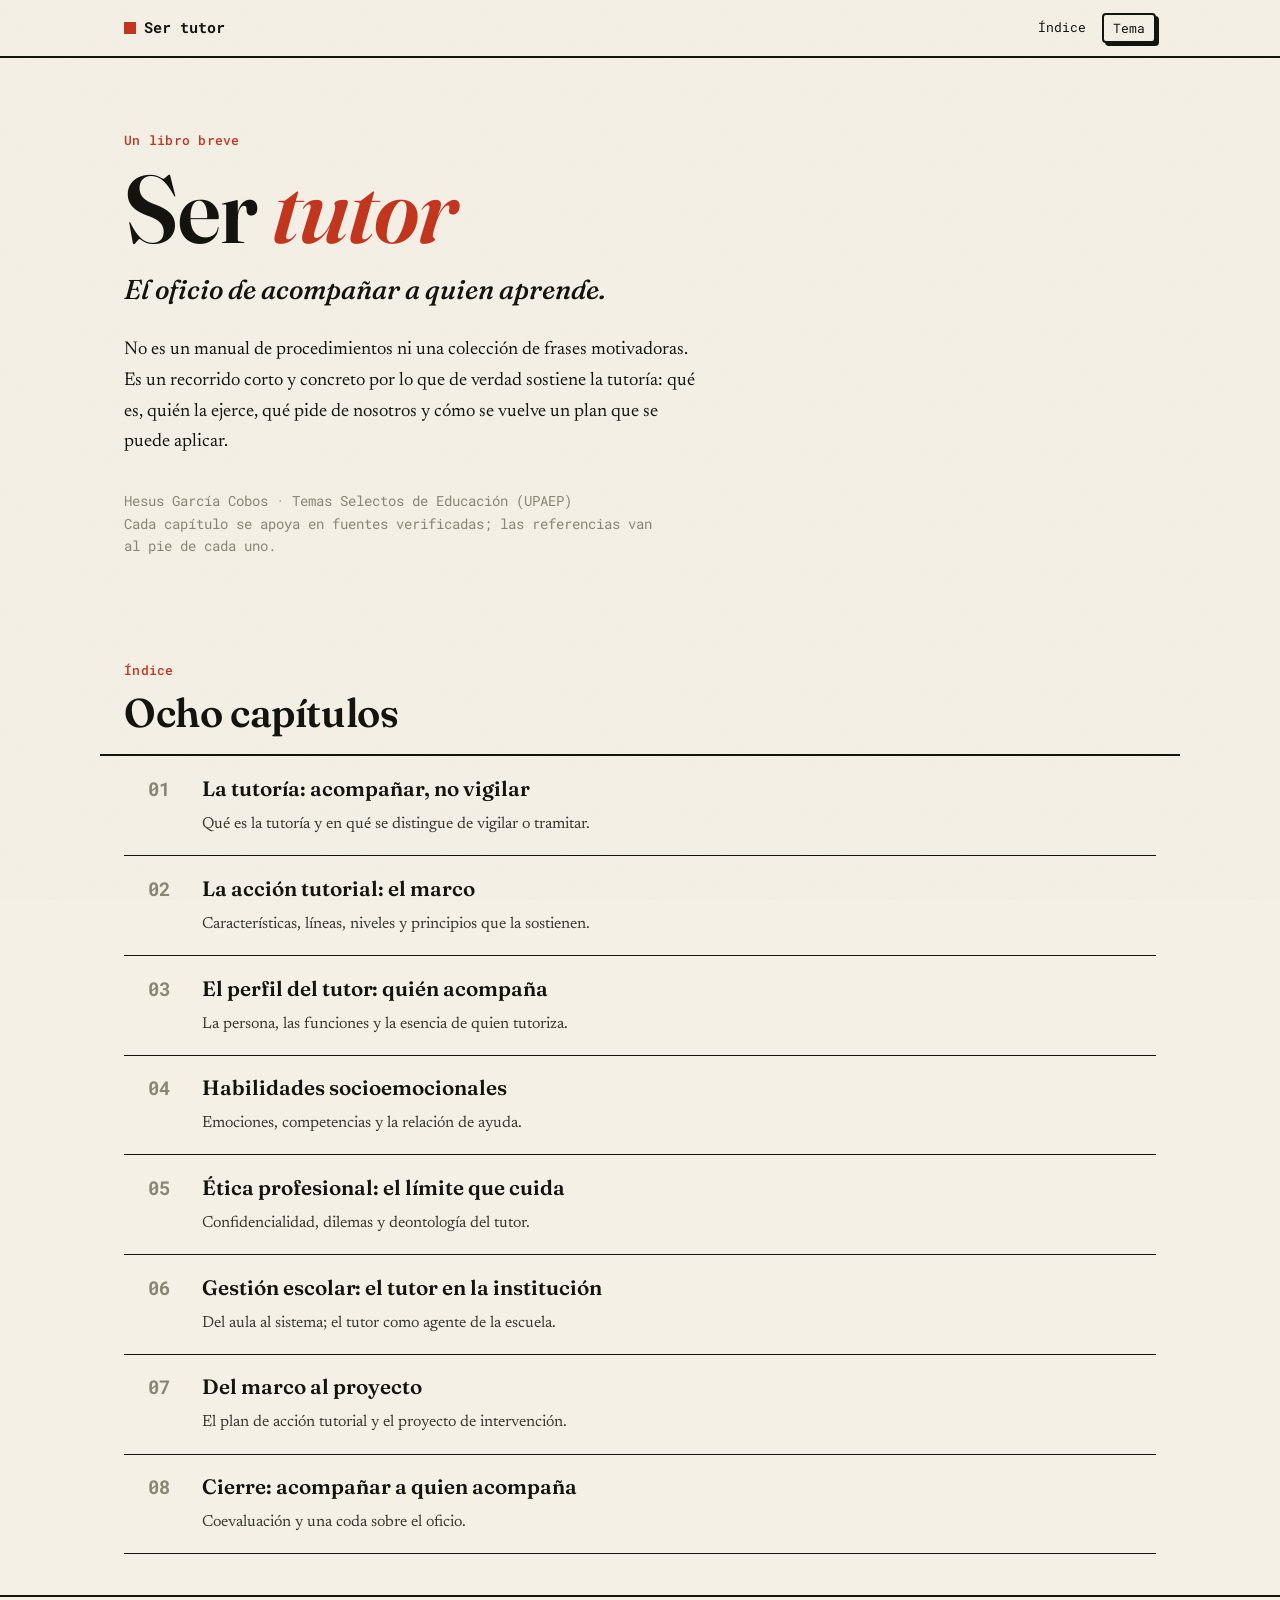
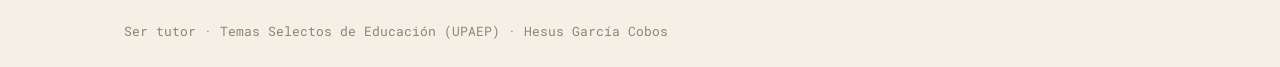
==== docs/index.html @ 6b75775e "Ser tutor: libro web de 8 capítulos sobre el oficio de acompañar (tutoría, acción tutorial, perfil, " ====
<!doctype html>
<html lang="es" data-theme="light">
<head>
<meta charset="utf-8">
<meta name="viewport" content="width=device-width, initial-scale=1">
<title>Ser tutor · un libro breve sobre el oficio de acompañar</title>
<meta name="description" content="Ser tutor: un libro breve y concreto sobre el oficio de acompañar a quien aprende. Tutoría, acción tutorial, perfil del tutor, habilidades socioemocionales, ética profesional y gestión escolar.">
<link rel="stylesheet" href="assets/book.css">
<style>
.cover{padding:calc(var(--gap)*3) 0 calc(var(--gap)*2)}
.cover h1{font-size:clamp(3rem,9vw,6rem);line-height:.98;margin:0 0 .15em}
.cover h1 em{color:var(--chap)}
.cover .lead{max-width:30ch;margin-top:.6rem}
.cover__meta{margin-top:2rem}
.toc{border-top:var(--bw) solid var(--ink)}
.toc a{display:grid;grid-template-columns:2.4rem 1fr;gap:1rem;align-items:baseline;
  padding:1.1rem var(--gap);border-bottom:1px solid var(--ink);color:var(--ink);border-radius:0}
.toc a:hover{background:var(--paper-raised);color:var(--ink)}
.toc a:hover .toc__t{color:var(--chap)}
.toc__n{font-family:var(--font-mono);font-weight:700;color:var(--muted)}
.toc__t{font-family:var(--font-display);font-weight:600;font-size:1.3rem;line-height:1.2}
.toc__d{display:block;font-family:var(--font-body);font-size:1rem;color:var(--ink-soft);margin-top:.2rem;max-width:60ch}
.toc a:nth-child(1){--chap:var(--c1)}.toc a:nth-child(2){--chap:var(--c2)}.toc a:nth-child(3){--chap:var(--c3)}
.toc a:nth-child(4){--chap:var(--c4)}.toc a:nth-child(5){--chap:var(--c5)}.toc a:nth-child(6){--chap:var(--c6)}
.toc a:nth-child(7){--chap:var(--c7)}.toc a:nth-child(8){--chap:var(--c8)}
.toc a:hover .toc__n{color:var(--chap)}
</style>
</head>
<body>
<nav class="nav"><div class="wrap">
  <a class="nav__brand" href="index.html"><span class="sq"></span> Ser tutor</a>
  <div class="nav__right"><a href="#indice">Índice</a><button class="toggle" id="themeToggle" type="button">Tema</button></div>
</div></nav>

<header class="cover"><div class="wrap">
  <p class="eyebrow">Un libro breve</p>
  <h1>Ser <em>tutor</em></h1>
  <p class="lead">El oficio de acompañar a quien aprende.</p>
  <p class="prose" style="margin-top:1.4rem;max-width:58ch">No es un manual de procedimientos ni una colección de frases motivadoras. Es un recorrido corto y concreto por lo que de verdad sostiene la tutoría: qué es, quién la ejerce, qué pide de nosotros y cómo se vuelve un plan que se puede aplicar.</p>
  <p class="cover__meta meta">Hesus García Cobos · Temas Selectos de Educación (UPAEP)<br>Cada capítulo se apoya en fuentes verificadas; las referencias van al pie de cada uno.</p>
</div></header>

<section id="indice"><div class="wrap">
  <p class="eyebrow">Índice</p>
  <h2 style="margin-top:0">Ocho capítulos</h2>
</div>
<nav class="toc wrap" aria-label="Índice de capítulos">
  <a href="cap1.html"><span class="toc__n">01</span><span><span class="toc__t">La tutoría: acompañar, no vigilar</span><span class="toc__d">Qué es la tutoría y en qué se distingue de vigilar o tramitar.</span></span></a>
  <a href="cap2.html"><span class="toc__n">02</span><span><span class="toc__t">La acción tutorial: el marco</span><span class="toc__d">Características, líneas, niveles y principios que la sostienen.</span></span></a>
  <a href="cap3.html"><span class="toc__n">03</span><span><span class="toc__t">El perfil del tutor: quién acompaña</span><span class="toc__d">La persona, las funciones y la esencia de quien tutoriza.</span></span></a>
  <a href="cap4.html"><span class="toc__n">04</span><span><span class="toc__t">Habilidades socioemocionales</span><span class="toc__d">Emociones, competencias y la relación de ayuda.</span></span></a>
  <a href="cap5.html"><span class="toc__n">05</span><span><span class="toc__t">Ética profesional: el límite que cuida</span><span class="toc__d">Confidencialidad, dilemas y deontología del tutor.</span></span></a>
  <a href="cap6.html"><span class="toc__n">06</span><span><span class="toc__t">Gestión escolar: el tutor en la institución</span><span class="toc__d">Del aula al sistema; el tutor como agente de la escuela.</span></span></a>
  <a href="cap7.html"><span class="toc__n">07</span><span><span class="toc__t">Del marco al proyecto</span><span class="toc__d">El plan de acción tutorial y el proyecto de intervención.</span></span></a>
  <a href="cap8.html"><span class="toc__n">08</span><span><span class="toc__t">Cierre: acompañar a quien acompaña</span><span class="toc__d">Coevaluación y una coda sobre el oficio.</span></span></a>
</nav>
</section>

<footer class="foot"><div class="wrap">Ser tutor · Temas Selectos de Educación (UPAEP) · Hesus García Cobos</div></footer>
<script src="assets/book.js"></script>
</body>
</html>
---- docs/assets/book.css ----
/* ============================================================
   Ser tutor — sistema de diseño compartido (libro)
   Paleta papel/tinta + acento bermellón, con acentos por capítulo.
   Tono de libro: serif para leer, mono para etiquetas. Sobrio.
   ============================================================ */
@import url("https://fonts.googleapis.com/css2?family=Fraunces:ital,opsz,wght@0,9..144,500;0,9..144,600;1,9..144,500&family=Newsreader:ital,opsz,wght@0,6..72,400;0,6..72,500;1,6..72,400;1,6..72,500&family=Roboto+Mono:wght@400;500;700&display=swap");

:root{
  --paper:#F4F0E6; --paper-raised:#FBF8F0; --ink:#15130E; --ink-soft:#3A372F; --muted:#8A8576;
  --accent:#C4351C;     /* bermellón (global) */
  --rule:#15130E; --shadow:#15130E;
  /* acentos por capítulo (variedad, consistencia) */
  --c1:#C4351C; --c2:#1E3A8A; --c3:#1F7A4C; --c4:#B8860B; --c5:#7A2E8A; --c6:#0E6B6B; --c7:#A4471C; --c8:#3A372F;
  /* el acento "activo" de la página; cada capítulo lo redefine */
  --chap:#C4351C;
  --font-display:"Fraunces",Georgia,"Times New Roman",serif;
  --font-body:"Newsreader",Georgia,serif;
  --font-mono:"Roboto Mono",ui-monospace,Menlo,monospace;
  --fs-body:1.16rem;
  --maxw:1080px; --measure:66ch; --gap:24px;
  --bw:2px; --rad:4px; --sh:6px; --grain:.04; --t:.5s;
}
[data-theme="dark"]{
  --paper:#16140F; --paper-raised:#1E1B15; --ink:#F2EEE2; --ink-soft:#D8D2C2; --muted:#8A8576;
  --accent:#E8573B; --rule:#F2EEE2; --shadow:#000; --grain:.06;
  --c1:#E8573B; --c2:#7FA0E8; --c3:#43C97A; --c4:#E3B341; --c5:#C58BD6; --c6:#3FB6B6; --c7:#E07A4B;
}
*,*::before,*::after{box-sizing:border-box}
html{scroll-behavior:smooth}
body{margin:0;background:var(--paper);color:var(--ink);font-family:var(--font-body);font-size:var(--fs-body);
  line-height:1.66;-webkit-font-smoothing:antialiased;overflow-x:hidden}
body::before{content:"";position:fixed;inset:0;pointer-events:none;z-index:9999;
  background:url("data:image/svg+xml,%3Csvg xmlns='http://www.w3.org/2000/svg' width='120' height='120'%3E%3Cfilter id='n'%3E%3CfeTurbulence type='fractalNoise' baseFrequency='0.8' numOctaves='2'/%3E%3C/filter%3E%3Crect width='100%25' height='100%25' filter='url(%23n)'/%3E%3C/svg%3E");
  opacity:var(--grain);mix-blend-mode:multiply}
.wrap{max-width:var(--maxw);margin:0 auto;padding:0 var(--gap)}
.wrap--narrow{max-width:720px}

/* ---------- tipografía ---------- */
h1,h2,h3{font-family:var(--font-display);font-weight:600;line-height:1.08;letter-spacing:-.01em;margin:0 0 .5em}
h1{font-size:clamp(2.4rem,6vw,4rem)}
h2{font-size:clamp(1.7rem,3.4vw,2.5rem);margin-top:1.4em}
h3{font-size:1.4rem;margin-top:1.3em}
h4{font-family:var(--font-mono);font-weight:700;font-size:.95rem;letter-spacing:.01em;margin:1.4em 0 .4em}
p{max-width:var(--measure)}
.lead{font-family:var(--font-display);font-style:italic;font-weight:500;font-size:clamp(1.3rem,2.6vw,1.7rem);line-height:1.4;color:var(--ink);max-width:36ch}
a{color:var(--chap);text-decoration:none;border-bottom:var(--bw) solid transparent;transition:border-color .12s}
a:hover{border-color:var(--chap)}
strong{font-weight:600}
em{font-style:italic}
.eyebrow{font-family:var(--font-mono);font-size:.8125rem;letter-spacing:.02em;color:var(--chap);font-weight:500;margin:0 0 .6rem}
.kicker{font-family:var(--font-mono);font-size:.8125rem;color:var(--muted);letter-spacing:.02em}
.meta{font-family:var(--font-mono);font-size:.875rem;color:var(--muted);line-height:1.6}

/* ---------- nav ---------- */
.nav{position:sticky;top:0;z-index:100;background:color-mix(in srgb,var(--paper) 90%,transparent);
  backdrop-filter:saturate(1.1) blur(6px);border-bottom:var(--bw) solid var(--ink)}
.nav .wrap{display:flex;align-items:center;justify-content:space-between;height:56px;gap:1rem}
.nav__brand{font-family:var(--font-mono);font-weight:700;font-size:.95rem;color:var(--ink);border:0;display:flex;gap:.5rem;align-items:center}
.nav__brand .sq{width:12px;height:12px;background:var(--chap);display:inline-block}
.nav__right{display:flex;gap:1rem;align-items:center;font-family:var(--font-mono);font-size:.8125rem}
.nav__right a{color:var(--ink);border:0}.nav__right a:hover{color:var(--chap)}
.toggle{font-family:var(--font-mono);font-size:.8125rem;background:var(--paper);color:var(--ink);
  border:var(--bw) solid var(--ink);border-radius:var(--rad);padding:.28rem .55rem;cursor:pointer;
  box-shadow:3px 3px 0 var(--shadow);transition:transform .1s,box-shadow .1s}
.toggle:active{transform:translate(3px,3px);box-shadow:0 0 0 var(--shadow)}

/* ---------- cabecera de capítulo ---------- */
.chead{padding:calc(var(--gap)*2.6) 0 calc(var(--gap)*1.4);border-bottom:var(--bw) solid var(--ink)}
.chap-no{font-family:var(--font-mono);font-size:.8125rem;letter-spacing:.06em;color:var(--chap);font-weight:700;display:block;margin-bottom:.5rem}
.chead h1{margin-bottom:.25em}

/* ---------- secciones / prosa ---------- */
section{padding:calc(var(--gap)*1.7) 0}
.prose p{font-size:1.16rem;margin:0 0 1rem}
.prose p + p{margin-top:0}
.dropcap::first-letter{font-family:var(--font-display);font-weight:600;float:left;font-size:3.4rem;line-height:.82;padding:.1rem .5rem .1rem 0;color:var(--chap)}
.section-note{font-family:var(--font-mono);font-size:.9rem;color:var(--ink-soft);max-width:var(--measure);line-height:1.55}
.rule{border:0;border-top:var(--bw) solid var(--rule);margin:calc(var(--gap)*1.8) 0}

/* ---------- componentes ---------- */
.quote{font-family:var(--font-display);font-style:italic;font-weight:500;font-size:clamp(1.5rem,3.2vw,2.2rem);
  line-height:1.32;color:var(--ink);border-left:4px solid var(--chap);padding-left:1.1rem;margin:calc(var(--gap)*1.2) 0;max-width:46ch}
.quote cite{display:block;font-family:var(--font-mono);font-style:normal;font-size:.85rem;color:var(--muted);margin-top:.7rem}
.box{border:var(--bw) solid var(--ink);border-radius:var(--rad);background:var(--paper-raised);
  box-shadow:var(--sh) var(--sh) 0 var(--shadow);padding:1.2rem 1.3rem;margin:var(--gap) 0}
.box--accent{border-left:6px solid var(--chap)}
.tag{font-family:var(--font-mono);font-size:.8125rem;font-weight:700;color:var(--chap);display:block;margin-bottom:.35rem}
.card{border:var(--bw) solid var(--ink);border-radius:var(--rad);background:var(--paper-raised);
  box-shadow:var(--sh) var(--sh) 0 var(--shadow);padding:1.15rem}
.grid{display:grid;gap:var(--gap)}
.grid--2{grid-template-columns:repeat(2,1fr)} .grid--3{grid-template-columns:repeat(3,1fr)}
@media(max-width:760px){.grid--2,.grid--3{grid-template-columns:1fr}}
figure{margin:var(--gap) 0}
figure img{display:block;width:100%;height:auto;border:var(--bw) solid var(--ink);border-radius:var(--rad);background:var(--paper-raised)}
figcaption{font-family:var(--font-mono);font-size:.85rem;color:var(--muted);margin-top:.5rem;line-height:1.45}
.dot{display:inline-block;width:12px;height:12px;border-radius:50%;border:var(--bw) solid var(--ink);vertical-align:middle}

/* ---------- listas numeradas tipo capítulo ---------- */
.numlist{list-style:none;counter-reset:n;padding:0;margin:var(--gap) 0;max-width:var(--measure)}
.numlist li{position:relative;padding:.2rem 0 1rem 2.6rem;counter-increment:n}
.numlist li::before{content:counter(n,decimal-leading-zero);position:absolute;left:0;top:.05rem;
  font-family:var(--font-mono);font-weight:700;font-size:1.1rem;color:var(--chap)}

/* ---------- referencias ---------- */
.refs{font-family:var(--font-body);font-size:1rem}
.refs p{text-indent:-1.4rem;padding-left:1.4rem;margin:0 0 .7rem;max-width:var(--measure)}

/* ---------- pager prev/next ---------- */
.pager{border-top:var(--bw) solid var(--ink);margin-top:calc(var(--gap)*2)}
.pager .wrap{display:flex;justify-content:space-between;gap:var(--gap);padding:var(--gap) var(--gap)}
.pager a{font-family:var(--font-mono);font-size:.9rem;color:var(--ink);border:0;max-width:46%}
.pager a:hover{color:var(--chap)}
.pager .dir{display:block;font-size:.75rem;color:var(--muted);letter-spacing:.04em}
.pager .nx{text-align:right;margin-left:auto}

/* ---------- footer ---------- */
.foot{border-top:var(--bw) solid var(--ink);padding:var(--gap) 0;font-family:var(--font-mono);font-size:.8125rem;color:var(--muted)}

/* ---------- reveal ---------- */
.reveal{opacity:0;transform:translateY(20px);transition:opacity var(--t) ease,transform var(--t) cubic-bezier(.2,.7,.2,1)}
.reveal.in{opacity:1;transform:none}
@media(prefers-reduced-motion:reduce){.reveal{opacity:1;transform:none;transition:none}}
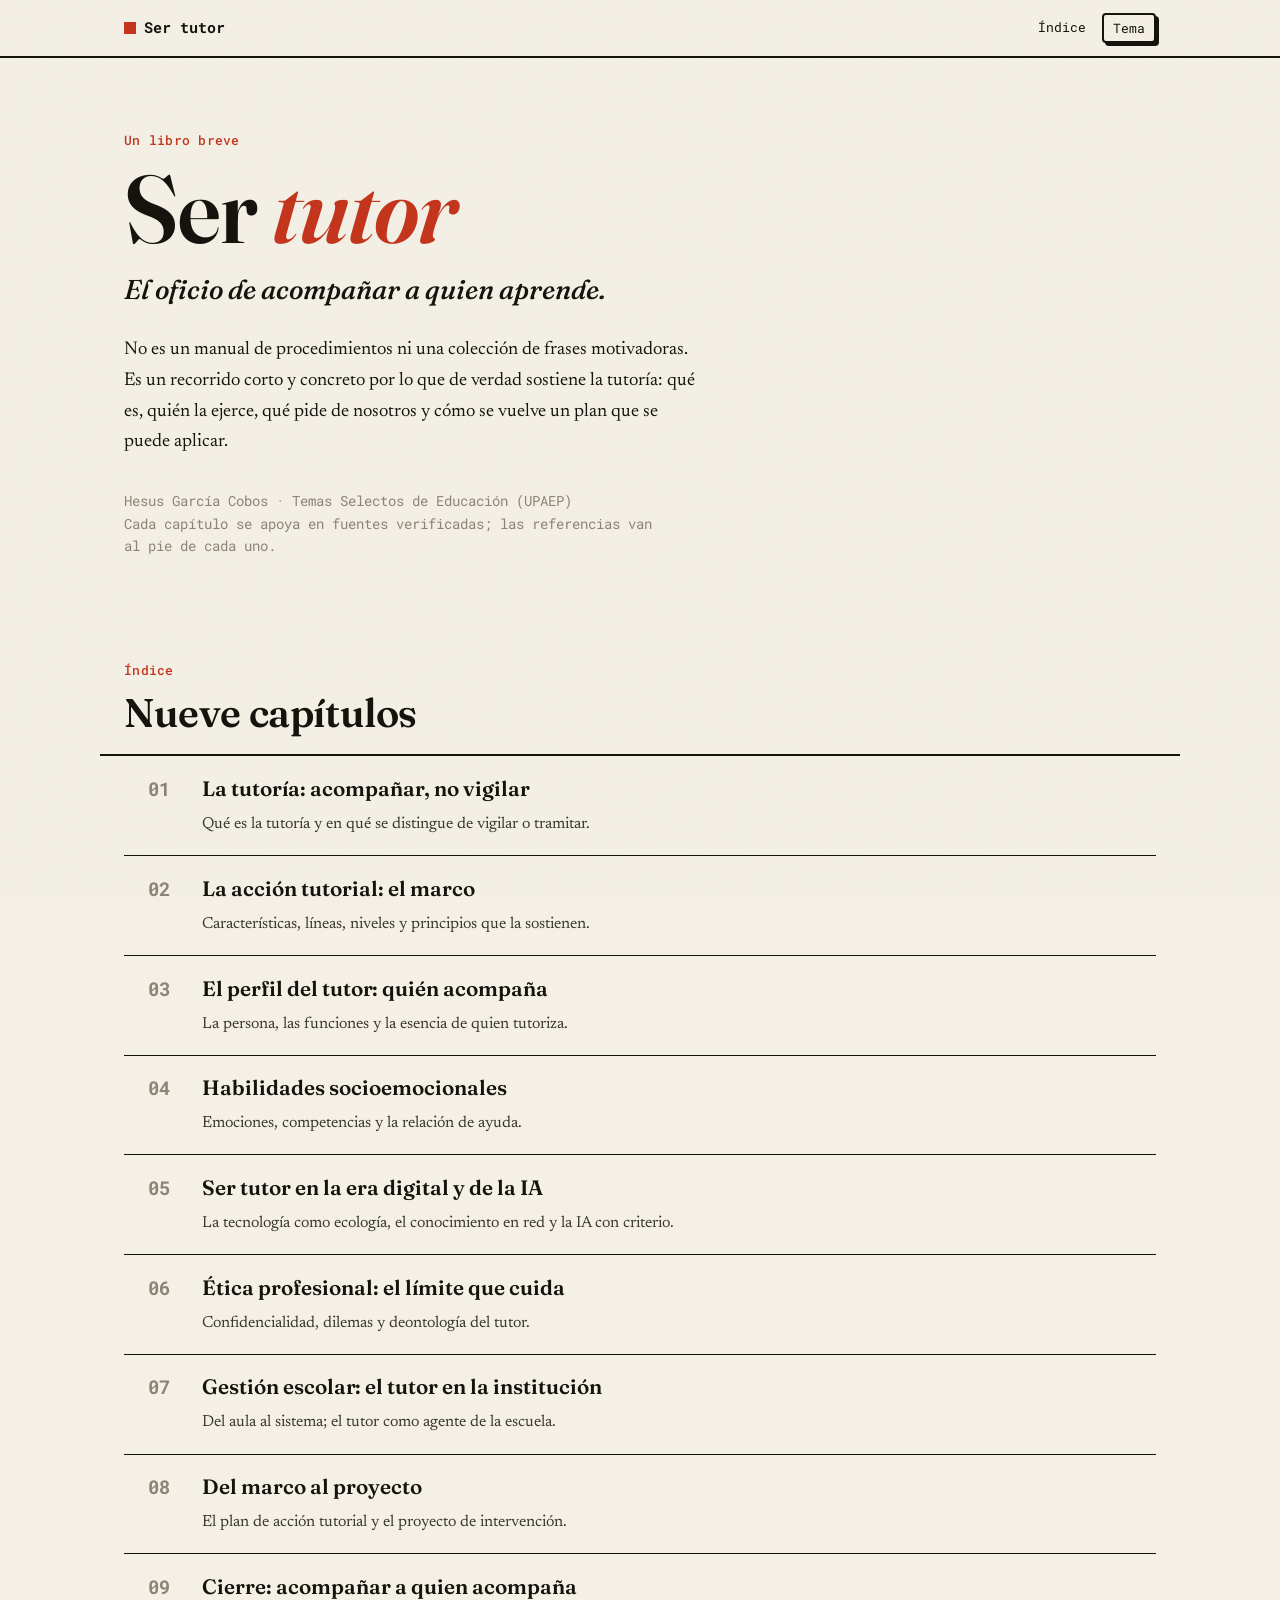
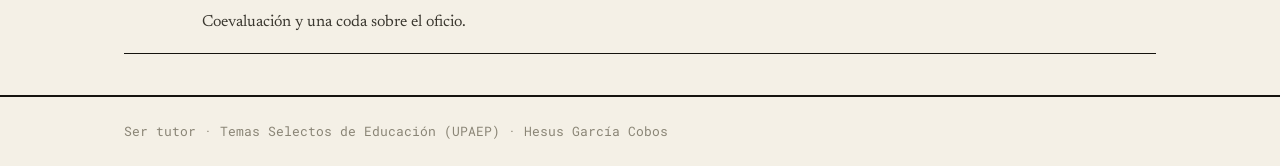
==== commit 1f677b22: "ser-tutor (sitio): nuevo Cap. 5 «Ser tutor en la era digital y de la IA» al centro - Inserta el capí" ====
--- a/docs/index.html
+++ b/docs/index.html
@@ -22,7 +22,7 @@
 .toc__d{display:block;font-family:var(--font-body);font-size:1rem;color:var(--ink-soft);margin-top:.2rem;max-width:60ch}
 .toc a:nth-child(1){--chap:var(--c1)}.toc a:nth-child(2){--chap:var(--c2)}.toc a:nth-child(3){--chap:var(--c3)}
 .toc a:nth-child(4){--chap:var(--c4)}.toc a:nth-child(5){--chap:var(--c5)}.toc a:nth-child(6){--chap:var(--c6)}
-.toc a:nth-child(7){--chap:var(--c7)}.toc a:nth-child(8){--chap:var(--c8)}
+.toc a:nth-child(7){--chap:var(--c7)}.toc a:nth-child(8){--chap:var(--c8)}.toc a:nth-child(9){--chap:var(--c9)}
 .toc a:hover .toc__n{color:var(--chap)}
 </style>
 </head>
@@ -42,17 +42,18 @@
 
 <section id="indice"><div class="wrap">
   <p class="eyebrow">Índice</p>
-  <h2 style="margin-top:0">Ocho capítulos</h2>
+  <h2 style="margin-top:0">Nueve capítulos</h2>
 </div>
 <nav class="toc wrap" aria-label="Índice de capítulos">
   <a href="cap1.html"><span class="toc__n">01</span><span><span class="toc__t">La tutoría: acompañar, no vigilar</span><span class="toc__d">Qué es la tutoría y en qué se distingue de vigilar o tramitar.</span></span></a>
   <a href="cap2.html"><span class="toc__n">02</span><span><span class="toc__t">La acción tutorial: el marco</span><span class="toc__d">Características, líneas, niveles y principios que la sostienen.</span></span></a>
   <a href="cap3.html"><span class="toc__n">03</span><span><span class="toc__t">El perfil del tutor: quién acompaña</span><span class="toc__d">La persona, las funciones y la esencia de quien tutoriza.</span></span></a>
   <a href="cap4.html"><span class="toc__n">04</span><span><span class="toc__t">Habilidades socioemocionales</span><span class="toc__d">Emociones, competencias y la relación de ayuda.</span></span></a>
-  <a href="cap5.html"><span class="toc__n">05</span><span><span class="toc__t">Ética profesional: el límite que cuida</span><span class="toc__d">Confidencialidad, dilemas y deontología del tutor.</span></span></a>
-  <a href="cap6.html"><span class="toc__n">06</span><span><span class="toc__t">Gestión escolar: el tutor en la institución</span><span class="toc__d">Del aula al sistema; el tutor como agente de la escuela.</span></span></a>
-  <a href="cap7.html"><span class="toc__n">07</span><span><span class="toc__t">Del marco al proyecto</span><span class="toc__d">El plan de acción tutorial y el proyecto de intervención.</span></span></a>
-  <a href="cap8.html"><span class="toc__n">08</span><span><span class="toc__t">Cierre: acompañar a quien acompaña</span><span class="toc__d">Coevaluación y una coda sobre el oficio.</span></span></a>
+  <a href="cap5.html"><span class="toc__n">05</span><span><span class="toc__t">Ser tutor en la era digital y de la IA</span><span class="toc__d">La tecnología como ecología, el conocimiento en red y la IA con criterio.</span></span></a>
+  <a href="cap6.html"><span class="toc__n">06</span><span><span class="toc__t">Ética profesional: el límite que cuida</span><span class="toc__d">Confidencialidad, dilemas y deontología del tutor.</span></span></a>
+  <a href="cap7.html"><span class="toc__n">07</span><span><span class="toc__t">Gestión escolar: el tutor en la institución</span><span class="toc__d">Del aula al sistema; el tutor como agente de la escuela.</span></span></a>
+  <a href="cap8.html"><span class="toc__n">08</span><span><span class="toc__t">Del marco al proyecto</span><span class="toc__d">El plan de acción tutorial y el proyecto de intervención.</span></span></a>
+  <a href="cap9.html"><span class="toc__n">09</span><span><span class="toc__t">Cierre: acompañar a quien acompaña</span><span class="toc__d">Coevaluación y una coda sobre el oficio.</span></span></a>
 </nav>
 </section>
 
--- a/docs/assets/book.css
+++ b/docs/assets/book.css
@@ -10,7 +10,7 @@
   --accent:#C4351C;     /* bermellón (global) */
   --rule:#15130E; --shadow:#15130E;
   /* acentos por capítulo (variedad, consistencia) */
-  --c1:#C4351C; --c2:#1E3A8A; --c3:#1F7A4C; --c4:#B8860B; --c5:#7A2E8A; --c6:#0E6B6B; --c7:#A4471C; --c8:#3A372F;
+  --c1:#C4351C; --c2:#1E3A8A; --c3:#1F7A4C; --c4:#B8860B; --c5:#5A3FC0; --c6:#0E6B6B; --c7:#A4471C; --c8:#3A372F; --c9:#2C6E8F;
   /* el acento "activo" de la página; cada capítulo lo redefine */
   --chap:#C4351C;
   --font-display:"Fraunces",Georgia,"Times New Roman",serif;
@@ -23,7 +23,7 @@
 [data-theme="dark"]{
   --paper:#16140F; --paper-raised:#1E1B15; --ink:#F2EEE2; --ink-soft:#D8D2C2; --muted:#8A8576;
   --accent:#E8573B; --rule:#F2EEE2; --shadow:#000; --grain:.06;
-  --c1:#E8573B; --c2:#7FA0E8; --c3:#43C97A; --c4:#E3B341; --c5:#C58BD6; --c6:#3FB6B6; --c7:#E07A4B;
+  --c1:#E8573B; --c2:#7FA0E8; --c3:#43C97A; --c4:#E3B341; --c5:#9B8BF0; --c6:#3FB6B6; --c7:#E07A4B; --c8:#A8A290; --c9:#6FB0D6;
 }
 *,*::before,*::after{box-sizing:border-box}
 html{scroll-behavior:smooth}
@@ -120,3 +120,63 @@
 .reveal{opacity:0;transform:translateY(20px);transition:opacity var(--t) ease,transform var(--t) cubic-bezier(.2,.7,.2,1)}
 .reveal.in{opacity:1;transform:none}
 @media(prefers-reduced-motion:reduce){.reveal{opacity:1;transform:none;transition:none}}
+
+/* ============================================================
+   Teóricos del capítulo — sub-tabs (debajo de la cabecera)
+   ============================================================ */
+.theorists{padding:calc(var(--gap)*1.9) 0;border-top:var(--bw) solid var(--ink);border-bottom:var(--bw) solid var(--ink);background:var(--paper-raised)}
+.theorists .eyebrow{margin-bottom:.3rem}
+.th__h{margin:0 0 .15em}
+.th__sub{color:var(--ink-soft);max-width:62ch;margin:0 0 calc(var(--gap)*1.1)}
+.th__tabs{display:flex;gap:.55rem;overflow-x:auto;padding:.2rem .2rem .7rem;margin:0 -.2rem var(--gap)}
+.th__tabs::-webkit-scrollbar{height:6px}.th__tabs::-webkit-scrollbar-thumb{background:var(--muted);border-radius:3px}
+.th__tab{flex:0 0 auto;text-align:left;background:var(--paper);border:var(--bw) solid var(--ink);border-radius:var(--rad);
+  padding:.5rem .8rem;cursor:pointer;color:var(--ink);box-shadow:3px 3px 0 var(--shadow);
+  transition:transform .1s,box-shadow .1s,background .15s,color .15s}
+.th__tab:hover{transform:translate(-1px,-1px);box-shadow:5px 5px 0 var(--shadow)}
+.th__tab[aria-selected="true"]{background:var(--chap);color:#fff;transform:translate(2px,2px);box-shadow:1px 1px 0 var(--shadow)}
+.th__tabname{display:block;font-family:var(--font-display);font-weight:600;font-size:1rem;line-height:1.15;letter-spacing:-.01em}
+.th__tabidea{display:block;font-family:var(--font-mono);font-size:.72rem;margin-top:.12rem;color:var(--muted)}
+.th__tab[aria-selected="true"] .th__tabidea{color:rgba(255,255,255,.85)}
+.th__panel{display:none}
+.th__panel.is-on{display:grid;grid-template-columns:190px 1fr;grid-template-areas:"media content""diagram diagram";
+  gap:var(--gap);align-items:start;animation:thfade .4s ease}
+@keyframes thfade{from{opacity:0;transform:translateY(8px)}to{opacity:1;transform:none}}
+@media(max-width:720px){.th__panel.is-on{grid-template-columns:1fr;grid-template-areas:"media""content""diagram"}}
+.th__media{grid-area:media;position:relative;border:var(--bw) solid var(--ink);border-radius:var(--rad);overflow:hidden;
+  box-shadow:var(--sh) var(--sh) 0 var(--shadow);background:var(--paper);aspect-ratio:1/1}
+.th__media img{width:100%;height:100%;object-fit:cover;object-position:center 16%;filter:grayscale(1) contrast(1.02);transition:filter .45s}
+.th__media::after{content:"";position:absolute;inset:0;background:var(--chap);mix-blend-mode:color;opacity:.5;pointer-events:none;transition:opacity .45s}
+.th__media:hover img,.th__media:focus-within img{filter:none}
+.th__media:hover::after,.th__media:focus-within::after{opacity:0}
+.th__media>svg{width:100%;height:100%;display:block}
+@media(max-width:720px){.th__media{max-width:210px}}
+.th__media--duo{display:flex}
+.th__media--duo img{width:50%;height:100%}
+.th__media--duo img+img{border-left:2px solid var(--ink)}
+.th__content{grid-area:content;min-width:0}
+.th__name{font-family:var(--font-display);font-weight:600;font-size:1.5rem;margin:0 0 .05em;line-height:1.1}
+.th__years{font-family:var(--font-mono);font-weight:400;font-size:.82rem;color:var(--muted);margin-left:.4rem;white-space:nowrap}
+.th__role{font-family:var(--font-mono);font-size:.78rem;color:var(--chap);margin:0 0 .8rem;letter-spacing:.01em}
+.th__content p{font-size:1.02rem;line-height:1.55;margin:0 0 .7rem;max-width:64ch}
+.th__lead{font-family:var(--font-mono);font-weight:700;font-size:.78rem;color:var(--chap);text-transform:uppercase;letter-spacing:.03em;margin-right:.35rem}
+.th__diagram{grid-area:diagram;border:var(--bw) solid var(--ink);border-radius:var(--rad);background:var(--paper);
+  box-shadow:var(--sh) var(--sh) 0 var(--shadow);padding:1.1rem 1.2rem;margin-top:.1rem}
+.th__diagram>svg{width:100%;height:auto;display:block}
+.th__diagram figcaption{font-family:var(--font-mono);font-size:.8rem;color:var(--muted);margin-top:.7rem;line-height:1.45}
+.th__credit{font-family:var(--font-mono);font-size:.74rem;color:var(--muted);margin:var(--gap) 0 0;line-height:1.5}
+
+/* Helpers para los diagramas SVG (heredan --chap del capítulo) */
+.dg-line{stroke:var(--ink);stroke-width:2;fill:none}
+.dg-acc{stroke:var(--chap);stroke-width:2.5;fill:none}
+.dg-fill{fill:var(--chap)}
+.dg-soft{fill:var(--paper-raised);stroke:var(--ink);stroke-width:2}
+.dg-t{fill:var(--ink);font-size:14px;font-family:var(--font-mono)}
+.dg-tb{fill:var(--ink);font-size:14px;font-weight:700;font-family:var(--font-mono)}
+.dg-tw{fill:#fff;font-size:14px;font-weight:700;font-family:var(--font-mono)}
+.dg-ta{fill:var(--chap);font-size:13px;font-weight:700;font-family:var(--font-mono)}
+.dg-tm{fill:var(--muted);font-size:12px;font-family:var(--font-mono)}
+
+/* Placa SVG cuando no hay foto de licencia libre */
+.th__plate{width:100%;height:100%;display:block;background:var(--paper-raised)}
+.th__plate text{font-family:var(--font-display)}
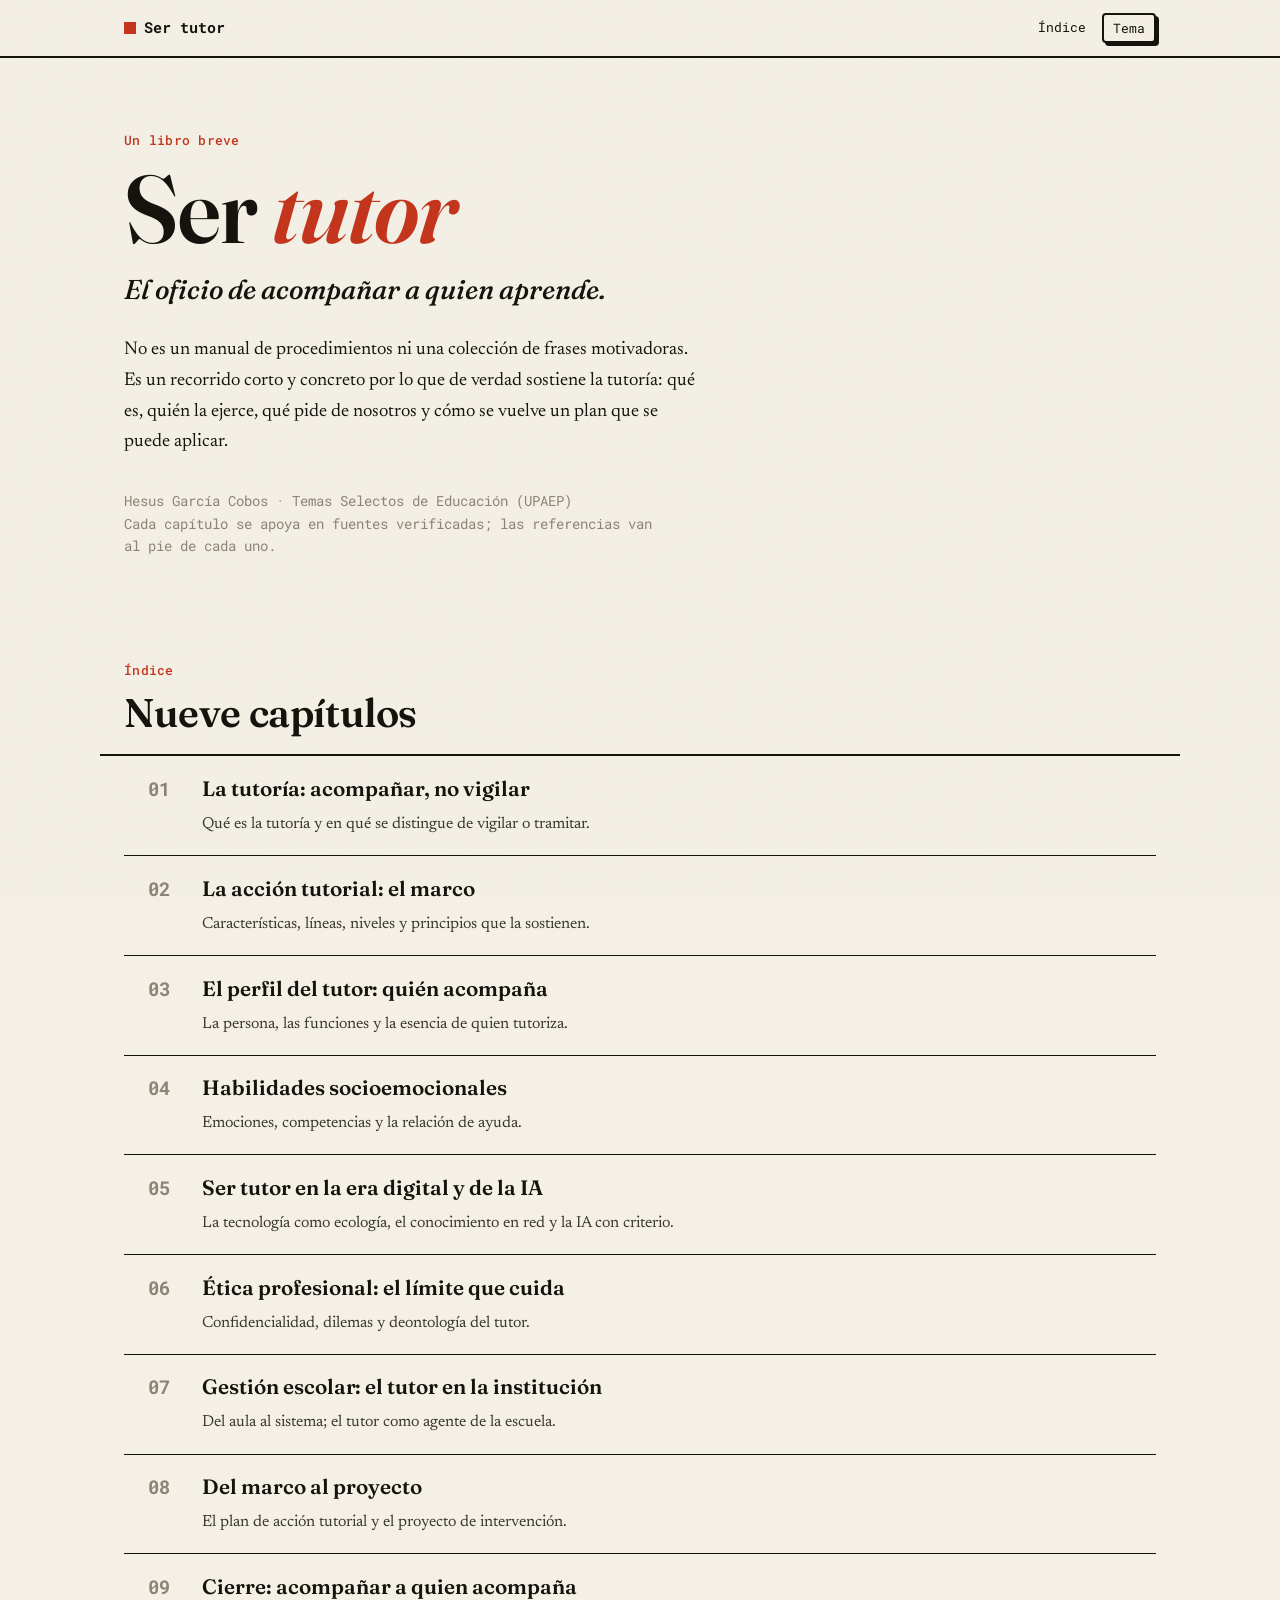
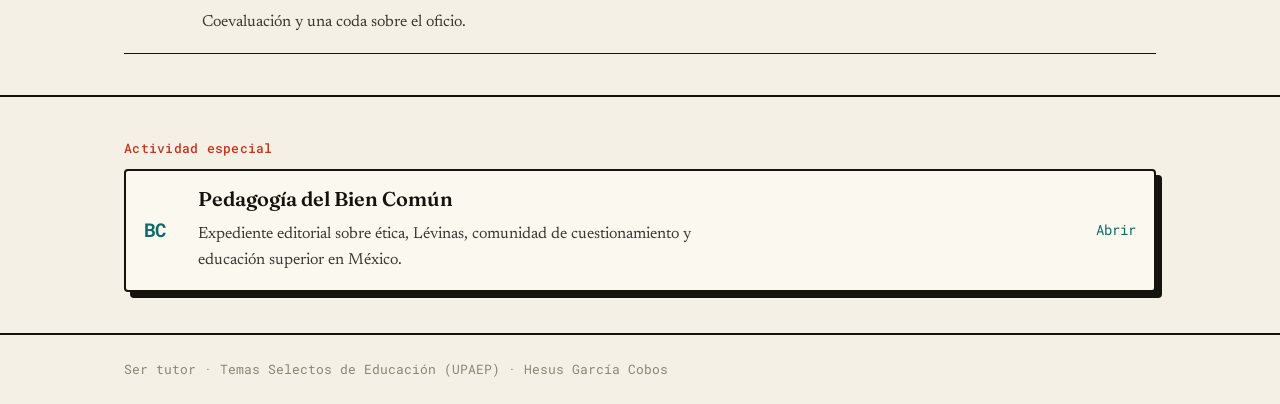
==== commit a4565929: "bien-comun: add full pedagogical dossier page and link from homepage" ====
--- a/docs/index.html
+++ b/docs/index.html
@@ -24,6 +24,17 @@
 .toc a:nth-child(4){--chap:var(--c4)}.toc a:nth-child(5){--chap:var(--c5)}.toc a:nth-child(6){--chap:var(--c6)}
 .toc a:nth-child(7){--chap:var(--c7)}.toc a:nth-child(8){--chap:var(--c8)}.toc a:nth-child(9){--chap:var(--c9)}
 .toc a:hover .toc__n{color:var(--chap)}
+.special{border-top:var(--bw) solid var(--ink);padding:calc(var(--gap)*1.7) 0}
+.special__link{display:grid;grid-template-columns:2.4rem 1fr auto;gap:1rem;align-items:center;color:var(--ink);
+  border:var(--bw) solid var(--ink);border-radius:var(--rad);background:var(--paper-raised);
+  box-shadow:var(--sh) var(--sh) 0 var(--shadow);padding:1rem 1.1rem}
+.special__link:hover{color:var(--ink);border-color:var(--ink);transform:translate(-1px,-1px);
+  box-shadow:calc(var(--sh) + 2px) calc(var(--sh) + 2px) 0 var(--shadow)}
+.special__n{font-family:var(--font-mono);font-weight:700;color:var(--c6)}
+.special__t{font-family:var(--font-display);font-weight:600;font-size:1.25rem;line-height:1.18}
+.special__d{display:block;font-family:var(--font-body);font-size:1rem;color:var(--ink-soft);margin-top:.2rem;max-width:60ch}
+.special__go{font-family:var(--font-mono);font-size:.85rem;color:var(--c6)}
+@media(max-width:700px){.special__link{grid-template-columns:2.4rem 1fr}.special__go{display:none}}
 </style>
 </head>
 <body>
@@ -57,6 +68,15 @@
 </nav>
 </section>
 
+<section class="special"><div class="wrap">
+  <p class="eyebrow">Actividad especial</p>
+  <a class="special__link" href="bien-comun/">
+    <span class="special__n">BC</span>
+    <span><span class="special__t">Pedagogía del Bien Común</span><span class="special__d">Expediente editorial sobre ética, Lévinas, comunidad de cuestionamiento y educación superior en México.</span></span>
+    <span class="special__go">Abrir</span>
+  </a>
+</div></section>
+
 <footer class="foot"><div class="wrap">Ser tutor · Temas Selectos de Educación (UPAEP) · Hesus García Cobos</div></footer>
 <script src="assets/book.js"></script>
 </body>
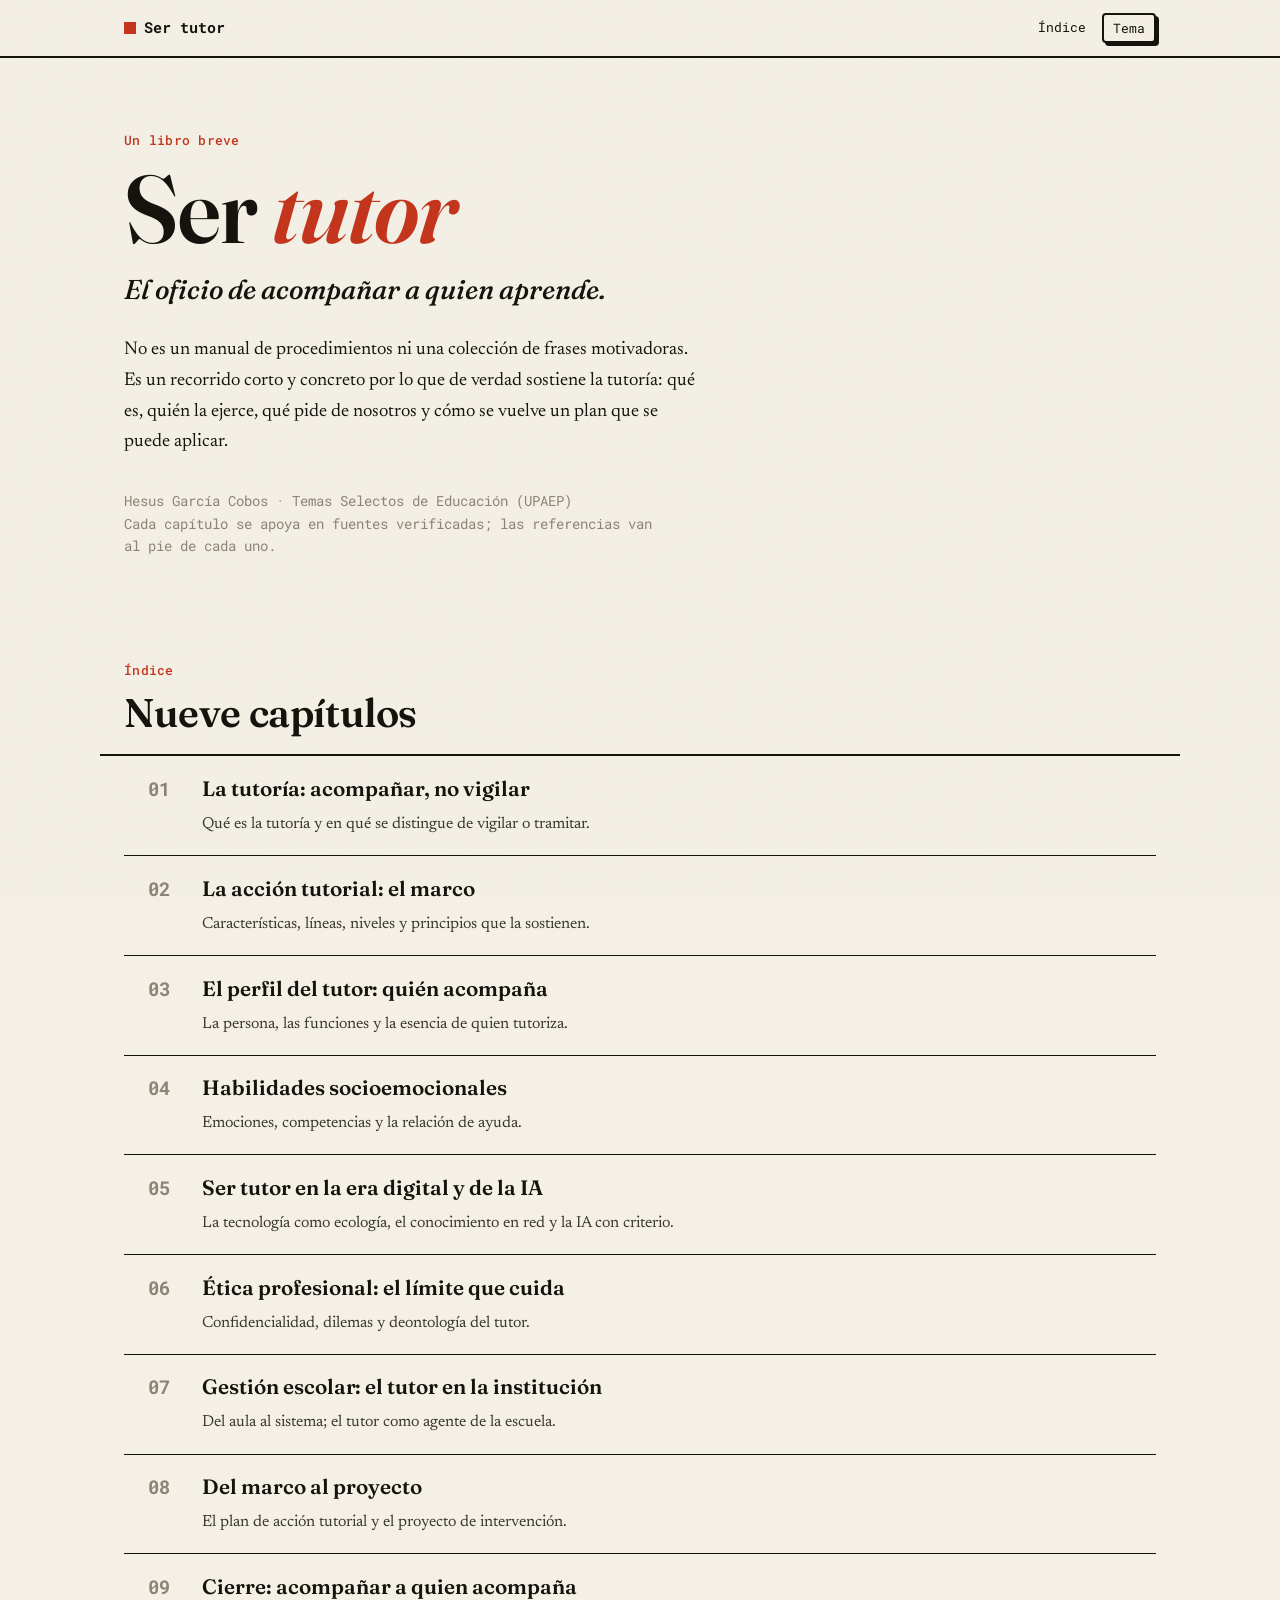
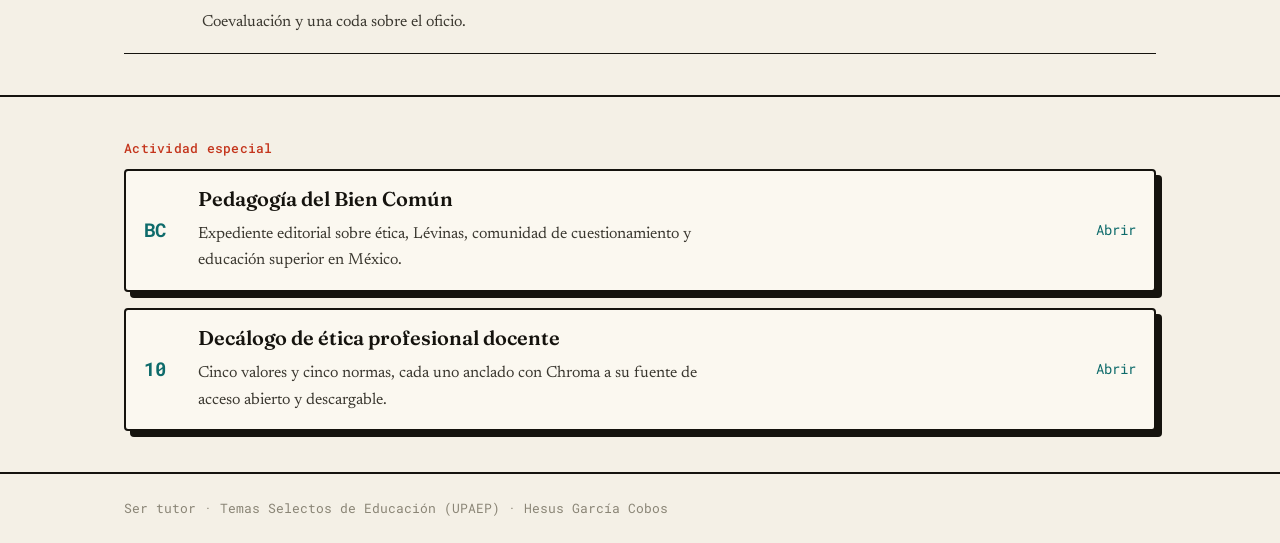
==== commit 924131c6: "decalogo: sitio infográfico de ética profesional docente (5 valores + 5 normas) Nueva página docs/de" ====
--- a/docs/index.html
+++ b/docs/index.html
@@ -75,6 +75,11 @@
     <span><span class="special__t">Pedagogía del Bien Común</span><span class="special__d">Expediente editorial sobre ética, Lévinas, comunidad de cuestionamiento y educación superior en México.</span></span>
     <span class="special__go">Abrir</span>
   </a>
+  <a class="special__link" href="decalogo/" style="margin-top:1rem">
+    <span class="special__n">10</span>
+    <span><span class="special__t">Decálogo de ética profesional docente</span><span class="special__d">Cinco valores y cinco normas, cada uno anclado con Chroma a su fuente de acceso abierto y descargable.</span></span>
+    <span class="special__go">Abrir</span>
+  </a>
 </div></section>
 
 <footer class="foot"><div class="wrap">Ser tutor · Temas Selectos de Educación (UPAEP) · Hesus García Cobos</div></footer>
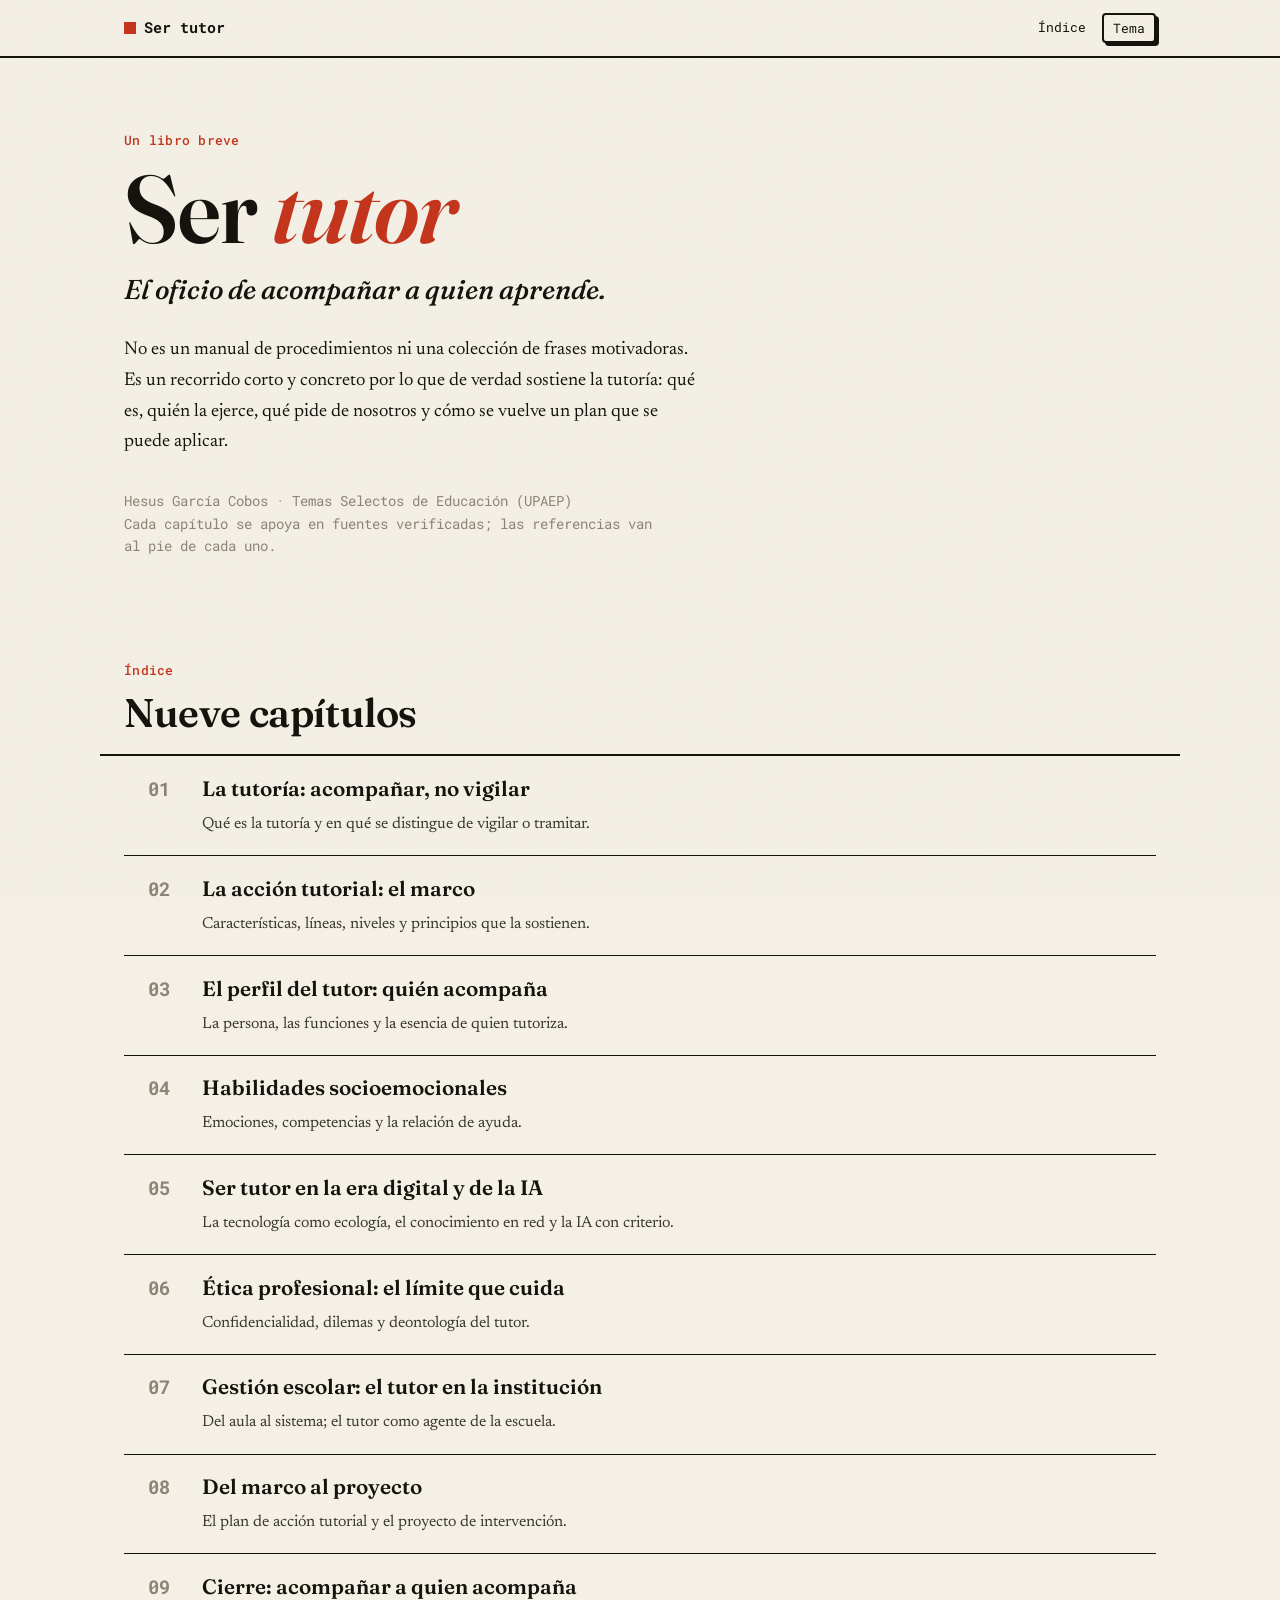
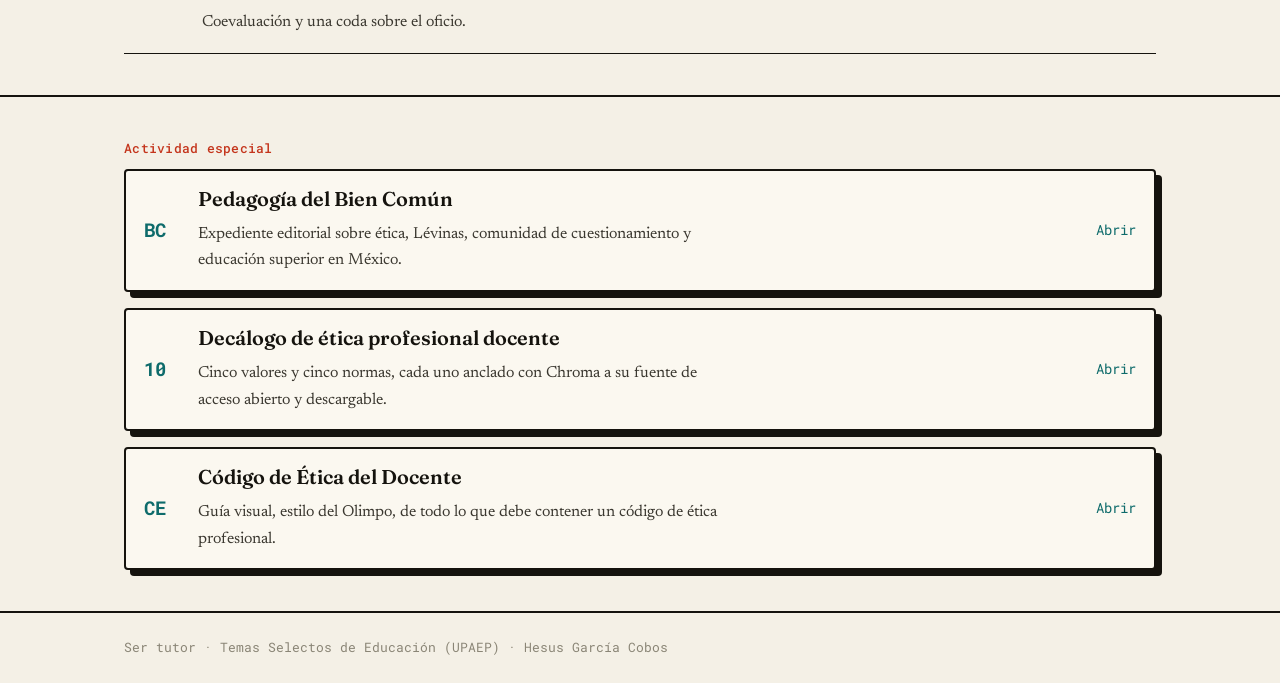
==== commit c7a93ac8: "codigo-etica: página /codigo-etica estilo Olimpo (qué debe contener un código de ética) Guía visual " ====
--- a/docs/index.html
+++ b/docs/index.html
@@ -80,6 +80,11 @@
     <span><span class="special__t">Decálogo de ética profesional docente</span><span class="special__d">Cinco valores y cinco normas, cada uno anclado con Chroma a su fuente de acceso abierto y descargable.</span></span>
     <span class="special__go">Abrir</span>
   </a>
+  <a class="special__link" href="codigo-etica/" style="margin-top:1rem">
+    <span class="special__n">CE</span>
+    <span><span class="special__t">Código de Ética del Docente</span><span class="special__d">Guía visual, estilo del Olimpo, de todo lo que debe contener un código de ética profesional.</span></span>
+    <span class="special__go">Abrir</span>
+  </a>
 </div></section>
 
 <footer class="foot"><div class="wrap">Ser tutor · Temas Selectos de Educación (UPAEP) · Hesus García Cobos</div></footer>
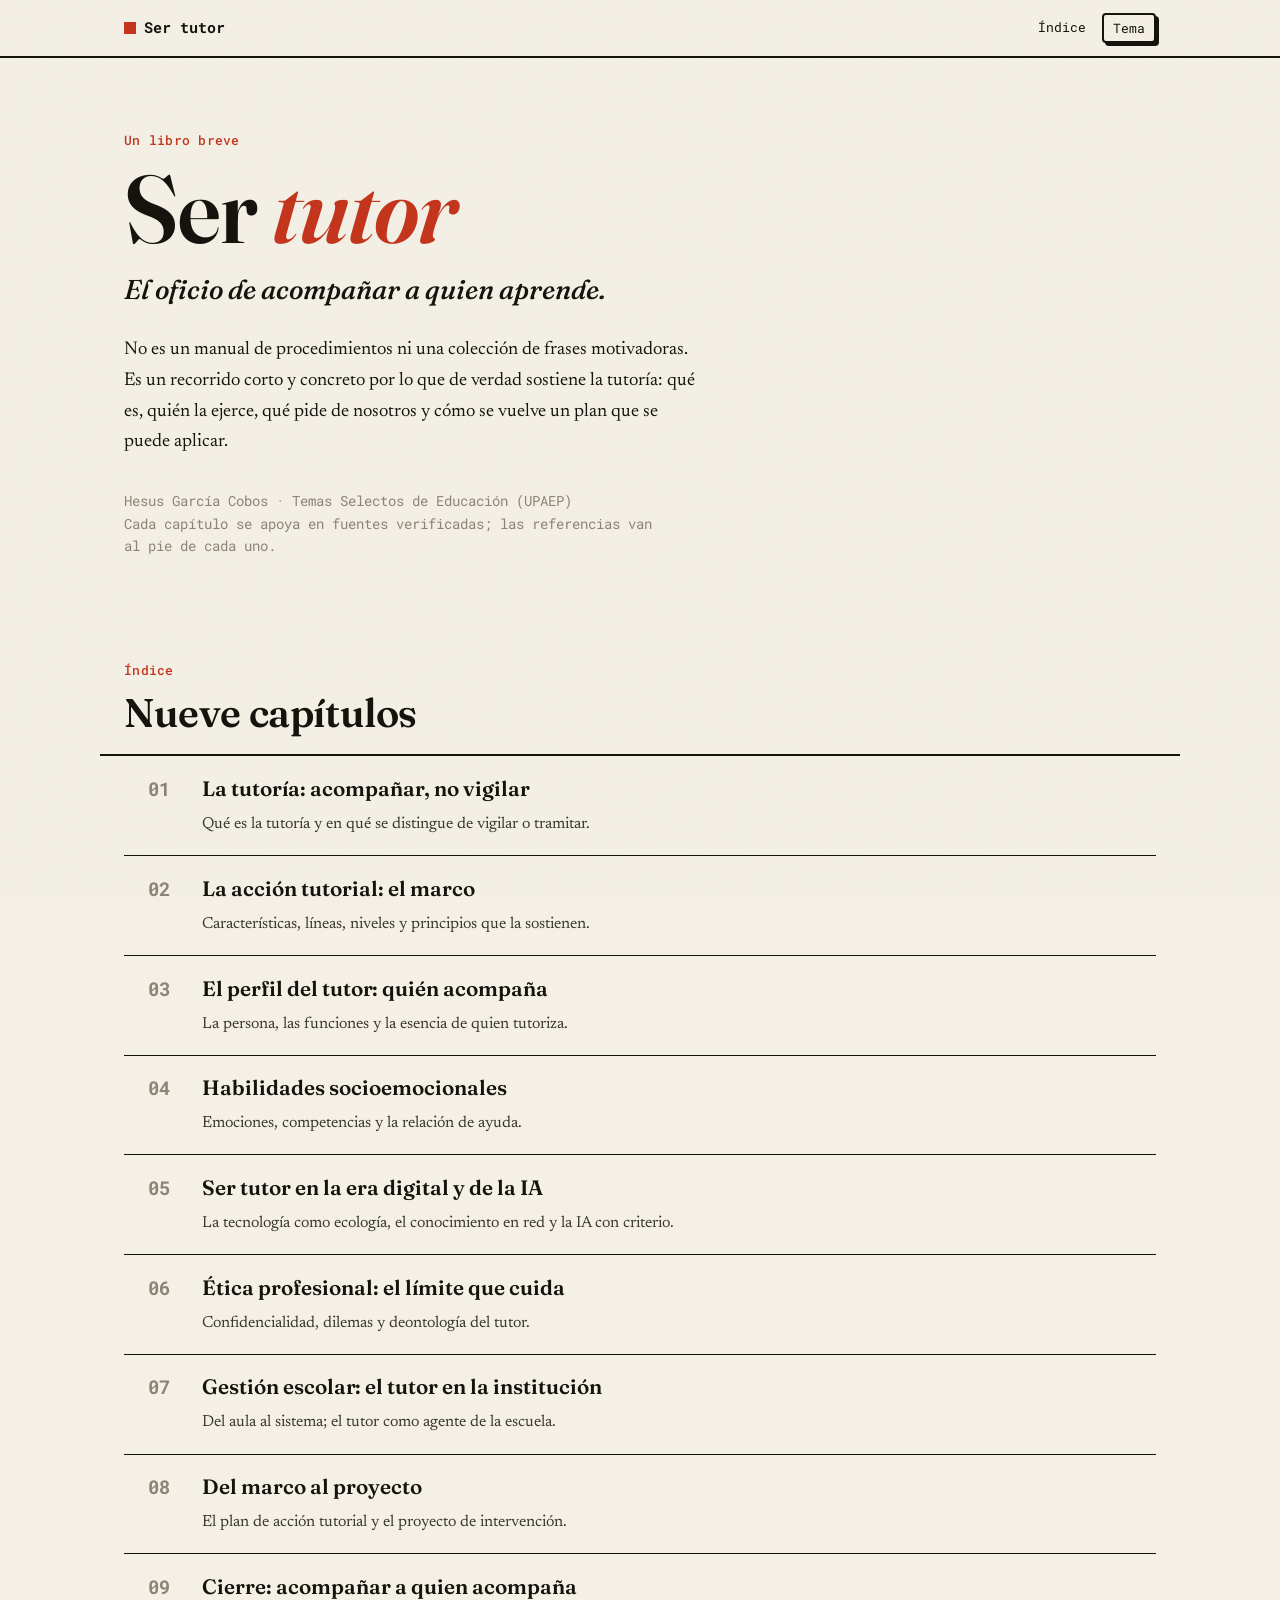
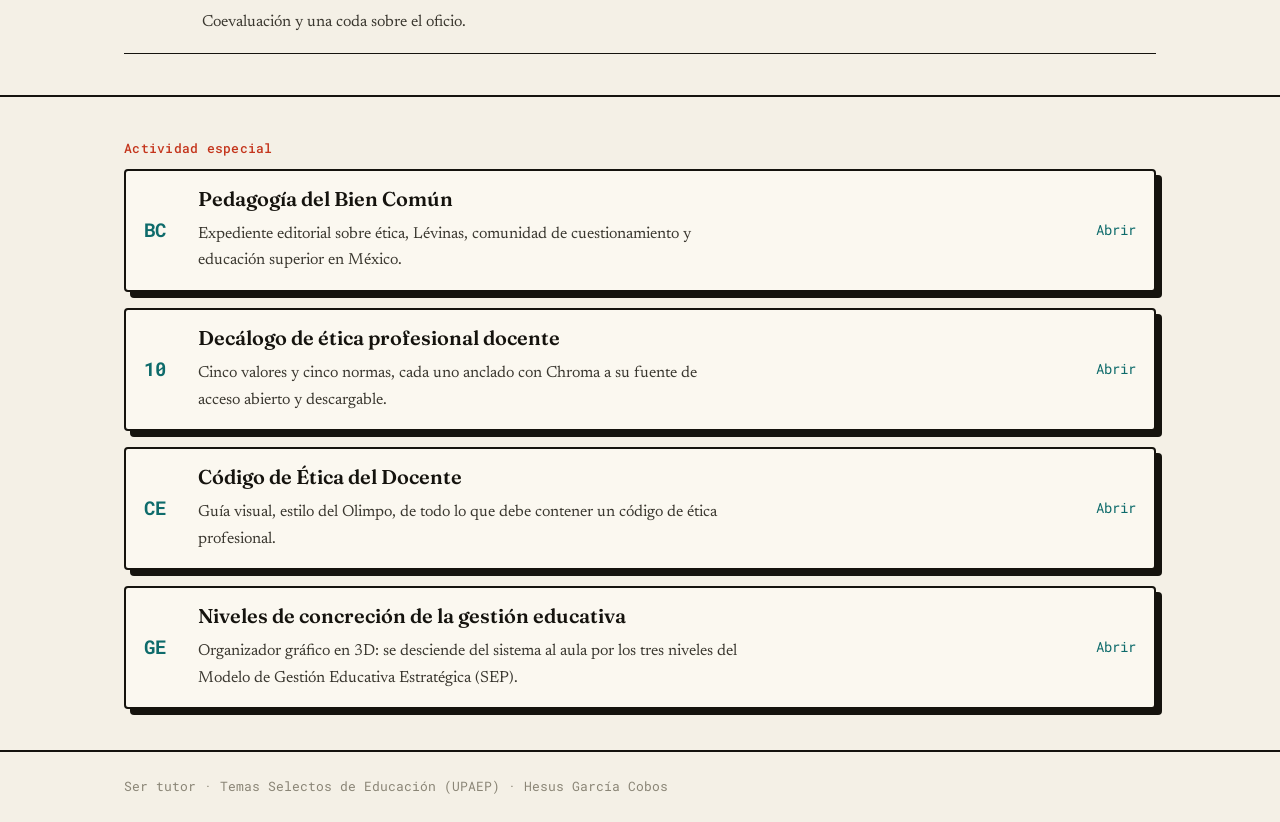
==== commit e88c0866: "gestion-educativa: organizador de niveles de concreción (PDF + web 3D) Actividad de Temas selectos d" ====
--- a/docs/index.html
+++ b/docs/index.html
@@ -85,6 +85,11 @@
     <span><span class="special__t">Código de Ética del Docente</span><span class="special__d">Guía visual, estilo del Olimpo, de todo lo que debe contener un código de ética profesional.</span></span>
     <span class="special__go">Abrir</span>
   </a>
+  <a class="special__link" href="gestion-educativa/" style="margin-top:1rem">
+    <span class="special__n">GE</span>
+    <span><span class="special__t">Niveles de concreción de la gestión educativa</span><span class="special__d">Organizador gráfico en 3D: se desciende del sistema al aula por los tres niveles del Modelo de Gestión Educativa Estratégica (SEP).</span></span>
+    <span class="special__go">Abrir</span>
+  </a>
 </div></section>
 
 <footer class="foot"><div class="wrap">Ser tutor · Temas Selectos de Educación (UPAEP) · Hesus García Cobos</div></footer>
